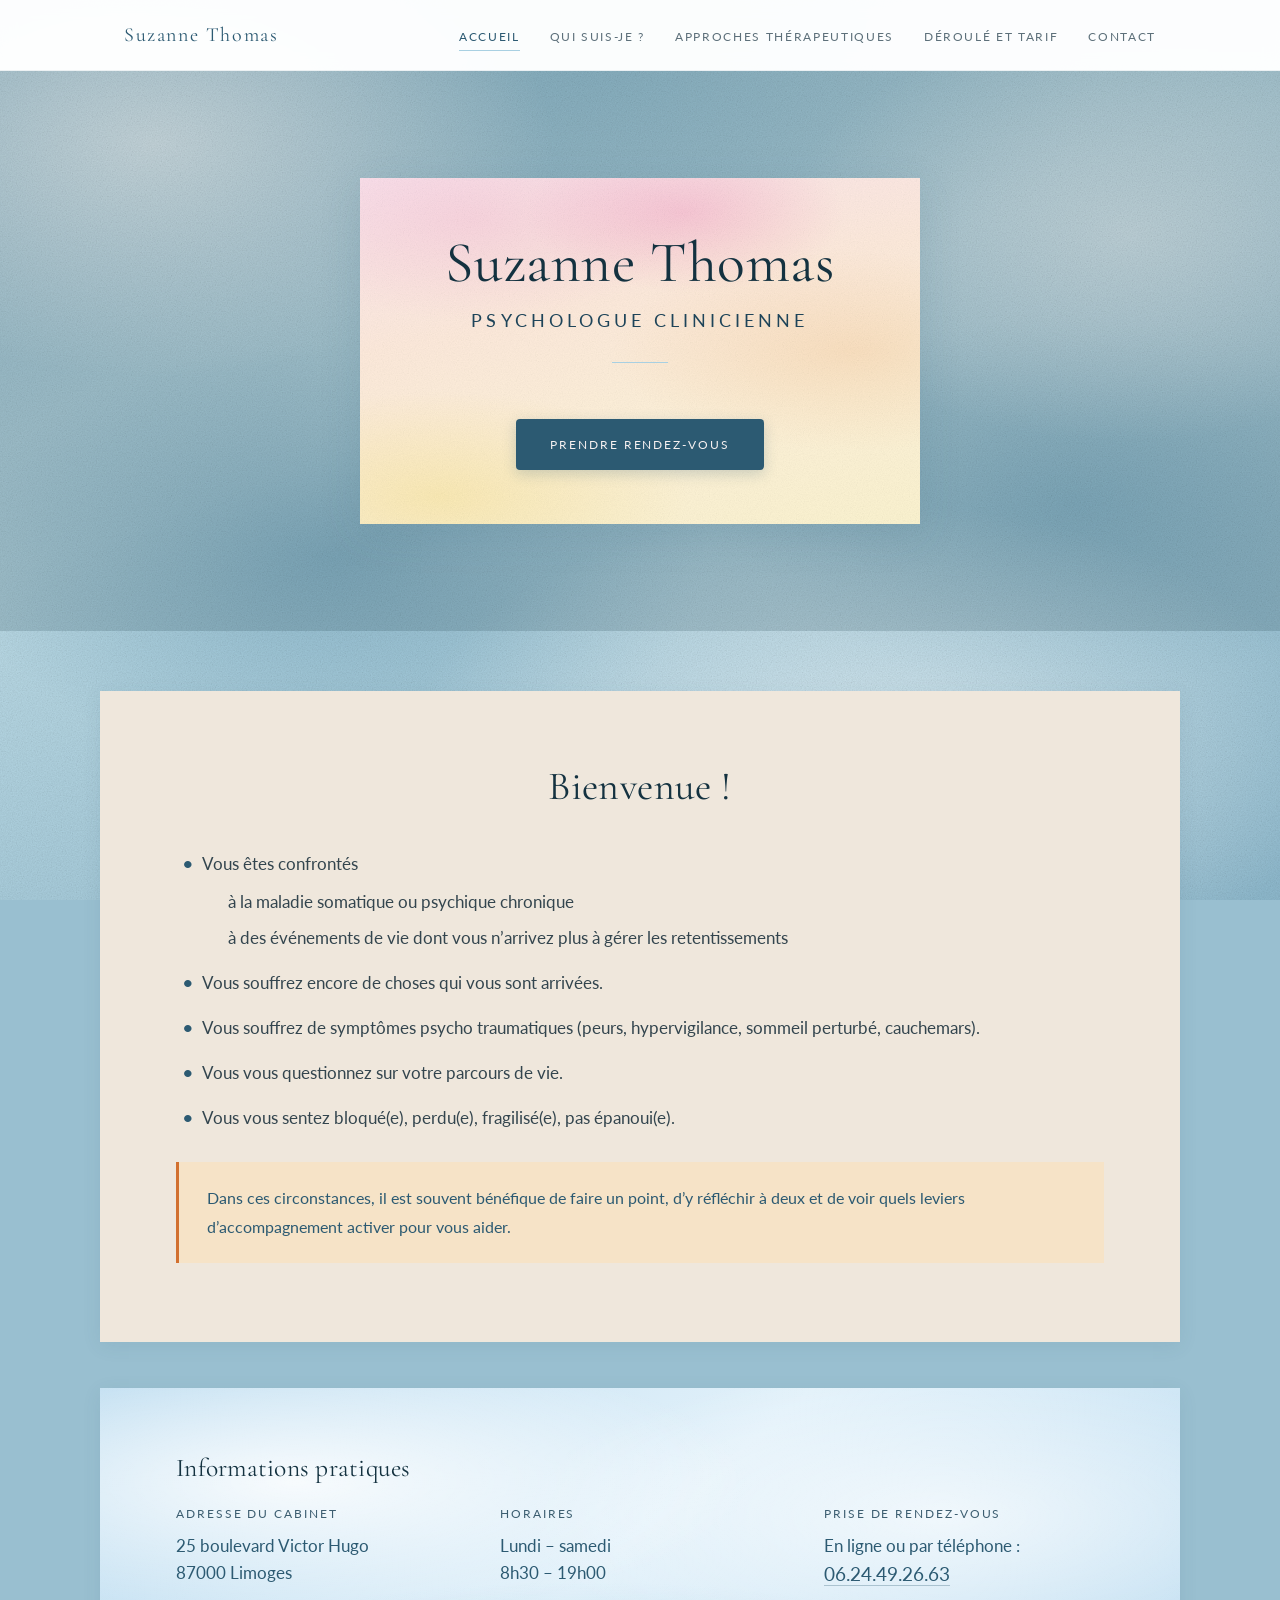
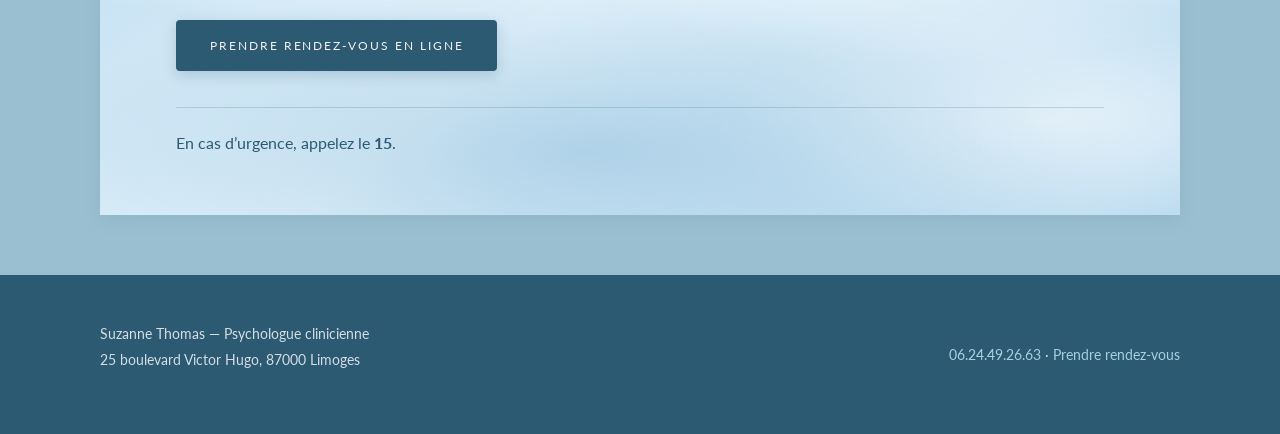
==== index.html @ 3b582314 "Add files via upload" ====
<!DOCTYPE html>
<html lang="fr">
<head>
<meta charset="utf-8">
<meta name="viewport" content="width=device-width, initial-scale=1">
<title>Suzanne Thomas — Psychologue clinicienne à Limoges</title>
<meta name="description" content="Suzanne Thomas, psychologue clinicienne à Limoges. Accompagnement de la maladie chronique, du psychotraumatisme et des événements de vie difficiles.">
<link rel="preconnect" href="https://fonts.googleapis.com">
<link rel="preconnect" href="https://fonts.gstatic.com" crossorigin>
<link href="https://fonts.googleapis.com/css2?family=Cormorant+Garamond:wght@300;400;500&family=Lato:wght@300;400;700&display=swap" rel="stylesheet">
<link rel="stylesheet" href="css/style.css">
</head>
<body class="page-accueil">

<header class="site-header">
  <div class="nav-inner">
    <a class="nav-marque" href="index.html">Suzanne Thomas</a>
    <button class="nav-toggle" aria-label="Ouvrir le menu" aria-expanded="false">☰</button>
    <ul class="nav-liens">
      <li><a href="index.html" class="actif">Accueil</a></li>
      <li><a href="qui-suis-je.html">Qui suis-je&nbsp;?</a></li>
      <li><a href="approches-therapeutiques.html">Approches thérapeutiques</a></li>
      <li><a href="deroule-et-tarif.html">Déroulé et tarif</a></li>
      <li><a href="contact.html">Contact</a></li>
    </ul>
  </div>
</header>

<main>

  <!-- Héros : cadre blanc sur l'image -->
  <section class="hero">
    <div class="hero-carte">
      <h1>Suzanne Thomas</h1>
      <p class="hero-sous-titre">Psychologue clinicienne</p>
      <hr class="hero-filet">
      <a class="bouton" href="https://rdv.deiz.fr/practitioners/20f6d079-589c-40cd-81f0-61e3f8d0c1d5" target="_blank" rel="noopener">Prendre rendez-vous</a>
    </div>
  </section>

  <!-- Panneau blanc : Bienvenue -->
  <section class="section">
    <div class="panneau paragraphes-espaces">
      <h2 class="titre-centre">Bienvenue&nbsp;!</h2>

      <ul class="liste-puces">
        <li>
          Vous êtes confrontés
          <ul class="sous-lignes">
            <li>à la maladie somatique ou psychique chronique</li>
            <li>à des événements de vie dont vous n’arrivez plus à gérer les retentissements</li>
          </ul>
        </li>
        <li>Vous souffrez encore de choses qui vous sont arrivées.</li>
        <li>Vous souffrez de symptômes psycho traumatiques (peurs, hypervigilance, sommeil perturbé, cauchemars).</li>
        <li>Vous vous questionnez sur votre parcours de vie.</li>
        <li>Vous vous sentez bloqué(e), perdu(e), fragilisé(e), pas épanoui(e).</li>
      </ul>

      <p class="mise-en-avant">Dans ces circonstances, il est souvent bénéfique de faire un point, d’y réfléchir à deux et de voir quels leviers d’accompagnement activer pour vous aider.</p>
    </div>
  </section>

  <!-- Panneau aquarelle bleu : informations pratiques -->
  <section class="section">
    <div class="panneau-aquarelle">
      <h2>Informations pratiques</h2>

      <div class="grille-infos">
        <div class="bloc-info">
          <h3>Adresse du cabinet</h3>
          <p>25 boulevard Victor Hugo<br>87000 Limoges</p>
        </div>

        <div class="bloc-info">
          <h3>Horaires</h3>
          <p>Lundi – samedi<br>8h30 – 19h00</p>
        </div>

        <div class="bloc-info">
          <h3>Prise de rendez-vous</h3>
          <p>En ligne ou par téléphone&nbsp;:<br>
            <a class="tel-lien" href="tel:+33624492663">06.24.49.26.63</a>
          </p>
        </div>
      </div>

      <div class="zone-bouton">
        <a class="bouton" href="https://rdv.deiz.fr/practitioners/20f6d079-589c-40cd-81f0-61e3f8d0c1d5" target="_blank" rel="noopener">Prendre rendez-vous en ligne</a>
      </div>

      <p class="urgence">En cas d’urgence, appelez le <strong>15</strong>.</p>
    </div>
  </section>

</main>

<footer class="site-footer">
  <div class="footer-inner">
    <p>Suzanne Thomas — Psychologue clinicienne<br>25 boulevard Victor Hugo, 87000 Limoges</p>
    <p><a href="tel:+33624492663">06.24.49.26.63</a> · <a href="https://rdv.deiz.fr/practitioners/20f6d079-589c-40cd-81f0-61e3f8d0c1d5" target="_blank" rel="noopener">Prendre rendez-vous</a></p>
  </div>
</footer>

<script src="js/script.js"></script>
</body>
</html>
---- css/style.css ----
/* ============================================================
   Suzanne Thomas — Psychologue clinicienne
   Feuille de styles principale
   ============================================================ */

:root {
  --bleu-profond: #2c5a72;
  /* Titres : plus foncés que le bleu courant, les principaux le plus */
  --titre-principal: #143240;
  --titre-secondaire: #1e4459;
  --bleu-moyen: #5b93ad;
  --bleu-clair: #a8d0e2;
  --bleu-pale: #99bfd0;
  --texte: #33454e;
  --texte-doux: #5d707a;
  --blanc: #f6f1f1;
  --ombre: 0 10px 40px rgba(44, 90, 114, 0.13);
  --ombre-douce: 0 4px 18px rgba(44, 90, 114, 0.09);
  --rayon: 4px;
  --largeur: 1080px;
}

* { box-sizing: border-box; }

html { scroll-behavior: smooth; }

body {
  margin: 0;
  font-family: "Lato", "Segoe UI", "Helvetica Neue", Arial, sans-serif;
  font-size: 17px;
  line-height: 1.75;
  color: var(--texte);
  background: var(--bleu-pale);
  -webkit-font-smoothing: antialiased;
}

/* ---------- Fond aquarelle — page d'accueil uniquement ----------
   Appliqué via <body class="page-accueil"> sur index.html.
   Les autres pages gardent le bleu uni.                            */

.page-accueil {
  background-color: var(--bleu-pale);
  background-image:
    /* 1. grain du papier, qui accroche le pigment */
    url("data:image/svg+xml,%3Csvg xmlns='http://www.w3.org/2000/svg' width='220' height='220'%3E%3Cfilter id='p'%3E%3CfeTurbulence type='fractalNoise' baseFrequency='0.8' numOctaves='4' stitchTiles='stitch'/%3E%3CfeColorMatrix type='saturate' values='0'/%3E%3C/filter%3E%3Crect width='220' height='220' filter='url(%23p)' opacity='0.30'/%3E%3C/svg%3E"),
    /* 2. réserves : les zones où le pigment s'est retiré en séchant */
    radial-gradient(ellipse 46% 38% at 12% 16%, rgba(236,246,250,0.90), transparent 68%),
    radial-gradient(ellipse 40% 34% at 88% 26%, rgba(236,246,250,0.72), transparent 68%),
    radial-gradient(ellipse 52% 40% at 68% 84%, rgba(240,249,252,0.66), transparent 70%),
    /* 3. dépôts de pigment, plus soutenus */
    radial-gradient(ellipse 42% 34% at 26% 62%, rgba(88,146,175,0.42), transparent 70%),
    radial-gradient(ellipse 38% 30% at 84% 56%, rgba(104,159,185,0.38), transparent 70%),
    radial-gradient(ellipse 56% 42% at 46% 6%, rgba(116,172,198,0.34), transparent 72%),
    /* 4. lavis de fond */
    linear-gradient(160deg, #a6cad9 0%, #bcdbe6 42%, #8db8cc 100%);
  background-blend-mode: multiply, normal, normal, normal, normal, normal, normal, normal;
  background-size: 220px 220px, cover, cover, cover, cover, cover, cover, cover;
  background-repeat: repeat, no-repeat, no-repeat, no-repeat, no-repeat, no-repeat, no-repeat, no-repeat;
  /* fixé : le lavis reste cadré sur l'écran au lieu de s'étirer sur toute la hauteur */
  background-attachment: fixed;
}

/* ---------- Fond de la page « Qui suis-je ? » ----------
   Appliqué via <body class="page-qui-suis-je">.               */

.page-qui-suis-je {
  background: #faf6f0;
}

/* Portrait en haut à droite, remontant sur le bandeau.
   En flottant : le texte contourne la photo, il n'est jamais recouvert. */
.portrait {
  float: right;
  width: clamp(140px, 21vw, 215px);
  aspect-ratio: 2 / 3;
  object-fit: cover;
  object-position: center 22%;
  margin: -104px 0 26px 34px;
  border: 6px solid #fff;
  border-radius: 3px;
  box-shadow: 0 8px 26px rgba(60, 70, 60, 0.28);
  position: relative;
  z-index: 3;
}

/* Bandeau « Qui suis-je ? » : lavis bleu / vert olive / jaune pâle,
   et hauteur réduite. */
.page-qui-suis-je .bandeau {
  background-color: #6f8fbe;
  background-image:
    /* grain du papier */
    url("data:image/svg+xml,%3Csvg xmlns='http://www.w3.org/2000/svg' width='200' height='200'%3E%3Cfilter id='s'%3E%3CfeTurbulence type='fractalNoise' baseFrequency='0.8' numOctaves='4' stitchTiles='stitch'/%3E%3CfeColorMatrix type='saturate' values='0'/%3E%3C/filter%3E%3Crect width='200' height='200' filter='url(%23s)' opacity='0.20'/%3E%3C/svg%3E"),
    /* jaune pâle et vert olive, en nuées latérales */
    radial-gradient(ellipse 34% 70% at 16% 62%, rgba(214,218,170,0.62), transparent 70%),
    radial-gradient(ellipse 32% 62% at 38% 80%, rgba(139,162,104,0.52), transparent 70%),
    radial-gradient(ellipse 30% 58% at 76% 34%, rgba(150,178,158,0.44), transparent 70%),
    radial-gradient(ellipse 26% 54% at 92% 72%, rgba(208,214,172,0.42), transparent 70%),
    /* lavis de fond, bleu aux extrémités */
    linear-gradient(102deg, #4b71ad 0%, #6b8cc0 26%, #8ba691 54%, #6f8fbe 80%, #4d73af 100%);
  background-blend-mode: multiply, normal, normal, normal, normal, normal;
  background-size: 200px 200px, cover, cover, cover, cover, cover;
  background-repeat: repeat, no-repeat, no-repeat, no-repeat, no-repeat, no-repeat;
  padding: 58px 24px 68px;
}

h1, h2, h3 {
  font-family: "Cormorant Garamond", "Georgia", "Times New Roman", serif;
  font-weight: 400;
  color: var(--titre-principal);
  margin: 0 0 0.5em;
  letter-spacing: 0.01em;
}

p { margin: 0 0 1.1em; }
p:last-child { margin-bottom: 0; }

a { color: var(--bleu-moyen); }

/* ---------- En-tête / navigation ---------- */

.site-header {
  position: sticky;
  top: 0;
  z-index: 50;
  background: rgba(255, 255, 255, 0.96);
  backdrop-filter: blur(8px);
  border-bottom: 1px solid rgba(44, 90, 114, 0.08);
}

.nav-inner {
  max-width: var(--largeur);
  margin: 0 auto;
  padding: 0 24px;
  display: flex;
  align-items: center;
  justify-content: space-between;
  min-height: 70px;
}

.nav-marque {
  font-family: "Cormorant Garamond", Georgia, serif;
  font-size: 1.25rem;
  color: var(--bleu-profond);
  text-decoration: none;
  letter-spacing: 0.08em;
}

.nav-toggle {
  display: none;
  background: none;
  border: 1px solid rgba(44, 90, 114, 0.25);
  border-radius: var(--rayon);
  padding: 8px 12px;
  font-size: 1.1rem;
  color: var(--bleu-profond);
  cursor: pointer;
}

.nav-liens {
  display: flex;
  gap: 30px;
  list-style: none;
  margin: 0;
  padding: 0;
}

.nav-liens a {
  text-decoration: none;
  color: var(--texte-doux);
  font-size: 0.74rem;
  letter-spacing: 0.14em;
  text-transform: uppercase;
  padding: 6px 0;
  border-bottom: 1px solid transparent;
  transition: color 0.2s, border-color 0.2s;
  white-space: nowrap;
}

.nav-liens a:hover,
.nav-liens a.actif {
  color: var(--bleu-profond);
  border-bottom-color: var(--bleu-clair);
}

/* ---------- Héros ---------- */

.hero {
  position: relative;
  min-height: 560px;
  display: flex;
  align-items: center;
  justify-content: center;
  padding: 90px 24px;
  background-image: url("https://i.ebayimg.com/images/g/FhgAAeSwWLNo95ex/s-l1200.jpg");
  background-size: cover;
  background-position: center;
}

.hero::after {
  content: "";
  position: absolute;
  inset: 0;
  background: rgba(30, 60, 76, 0.18);
}

.hero-carte {
  position: relative;
  z-index: 1;
  background: var(--blanc);
  padding: 54px 60px;
  text-align: center;
  box-shadow: var(--ombre);
  max-width: 560px;
  width: 100%;
}

.hero-carte h1 {
  font-size: clamp(2.4rem, 6vw, 3.6rem);
  margin-bottom: 0.15em;
  line-height: 1.1;
}

.hero-sous-titre {
  font-size: clamp(0.9rem, 2.6vw, 1.15rem);
  letter-spacing: 0.22em;
  text-transform: uppercase;
  color: var(--titre-secondaire);
  margin: 0;
}

.hero-filet {
  width: 56px;
  height: 1px;
  background: var(--bleu-clair);
  border: 0;
  margin: 26px auto;
}

/* ---------- Panneaux ---------- */

.section { padding: 0 24px; }

.panneau {
  max-width: var(--largeur);
  margin: 60px auto 0;
  position: relative;
  z-index: 2;
  background: var(--blanc);
  padding: 60px clamp(28px, 6vw, 76px);
  box-shadow: var(--ombre-douce);
}

.panneau + .panneau,
.panneau-aquarelle { margin-top: 46px; }

.panneau h2 {
  font-size: clamp(1.9rem, 4vw, 2.5rem);
  margin-bottom: 0.7em;
}

.intro-forte {
  font-size: 1.08rem;
  color: var(--bleu-profond);
  margin-bottom: 0.6em;
}

.liste-puces {
  list-style: none;
  margin: 0 0 1.6em;
  padding: 0;
}

.liste-puces > li {
  position: relative;
  padding-left: 26px;
  margin-bottom: 0.9em;
}

.liste-puces > li::before {
  content: "•";
  position: absolute;
  left: 6px;
  color: var(--bleu-moyen);
  font-size: 1.2em;
  line-height: 1.4;
}

/* Lignes secondaires, sans puce, alignées sous le texte de la puce */
.sous-lignes {
  list-style: none;
  margin: 0.5em 0 0.9em;
  padding: 0 0 0 26px;
}

.sous-lignes li { margin-bottom: 0.35em; }

/* Titre de panneau centré */
.titre-centre { text-align: center; }

.paragraphes-espaces p { margin-bottom: 1.15em; }

.mise-en-avant {
  margin-top: 1.8em;
  padding: 22px 28px;
  border-left: 3px solid var(--bleu-clair);
  background: var(--bleu-pale);
  color: var(--bleu-profond);
  font-size: 1.02rem;
}

/* ---------- Panneau aquarelle ---------- */

.panneau-aquarelle {
  max-width: var(--largeur);
  margin-left: auto;
  margin-right: auto;
  margin-bottom: 60px;
  padding: 58px clamp(28px, 6vw, 76px);
  box-shadow: var(--ombre-douce);
  color: var(--bleu-profond);
  background-color: #cfe6f4;
  background-image:
    radial-gradient(ellipse 60% 45% at 18% 22%, rgba(255,255,255,0.85), transparent 70%),
    radial-gradient(ellipse 55% 50% at 78% 30%, rgba(255,255,255,0.65), transparent 70%),
    radial-gradient(ellipse 70% 55% at 45% 85%, rgba(126,180,214,0.45), transparent 72%),
    radial-gradient(ellipse 45% 40% at 88% 78%, rgba(255,255,255,0.6), transparent 70%),
    linear-gradient(140deg, #bcdcf0 0%, #e2f1fa 45%, #b7d9ef 100%);
}

.panneau-aquarelle h2 { color: var(--titre-principal); }

.grille-infos {
  display: grid;
  grid-template-columns: repeat(auto-fit, minmax(230px, 1fr));
  gap: 34px 44px;
}

.bloc-info h3 {
  font-family: "Lato", "Segoe UI", sans-serif;
  font-size: 0.75rem;
  letter-spacing: 0.16em;
  text-transform: uppercase;
  color: var(--titre-secondaire);
  opacity: 0.85;
  margin-bottom: 0.6em;
}

.bloc-info p { line-height: 1.6; }

.tel-lien {
  font-size: 1.2rem;
  color: var(--bleu-profond);
  text-decoration: none;
  border-bottom: 1px solid rgba(44, 90, 114, 0.3);
}

.tel-lien:hover { border-bottom-color: var(--bleu-profond); }

.urgence {
  margin-top: 36px;
  padding-top: 22px;
  border-top: 1px solid rgba(44, 90, 114, 0.2);
  font-size: 0.98rem;
}

.urgence strong { font-weight: 700; }

/* ---------- Panneaux aquarelle rose-pêche-jaune — page d'accueil ----------
   Cible le cadre « Suzanne Thomas » et le panneau « Bienvenue ! ».
   Scopé à .page-accueil : les panneaux des autres pages sont intacts.
   Ne touche ni au texte, ni aux boutons.                                    */

.page-accueil .hero-carte {
  background-color: #fdf4ec;
  background-image:
    /* 1. grain du papier */
    url("data:image/svg+xml,%3Csvg xmlns='http://www.w3.org/2000/svg' width='200' height='200'%3E%3Cfilter id='q'%3E%3CfeTurbulence type='fractalNoise' baseFrequency='0.85' numOctaves='4' stitchTiles='stitch'/%3E%3CfeColorMatrix type='saturate' values='0'/%3E%3C/filter%3E%3Crect width='200' height='200' filter='url(%23q)' opacity='0.14'/%3E%3C/svg%3E"),
    /* 2. cœur magenta, le point le plus soutenu du lavis */
    radial-gradient(ellipse 42% 34% at 58% 10%, rgba(230,92,166,0.24), transparent 68%),
    /* 3. rose dilué autour */
    radial-gradient(ellipse 55% 42% at 20% 12%, rgba(240,170,200,0.30), transparent 70%),
    /* 4. pêche au centre */
    radial-gradient(ellipse 60% 40% at 88% 50%, rgba(242,190,138,0.32), transparent 72%),
    /* 5. jaune chaud en bas */
    radial-gradient(ellipse 62% 42% at 14% 92%, rgba(246,222,132,0.42), transparent 72%),
    /* 6. lavis de fond : rose en haut, jaune en bas */
    linear-gradient(168deg, #fbe4ee 0%, #fdeadb 38%, #fdf1d8 68%, #fbf3cf 100%);
  background-blend-mode: multiply, normal, normal, normal, normal, normal;
  background-size: 200px 200px, cover, cover, cover, cover, cover;
  background-repeat: repeat, no-repeat, no-repeat, no-repeat, no-repeat, no-repeat;
}

/* ---------- Panneau « Bienvenue ! » : lavis orangé ----------
   Teinte distincte du cadre du héros, qui garde son rosé.        */

.page-accueil .panneau {
  background: #efe7dc;
}

/* Encadré de conclusion, accordé au lavis orangé du panneau.
   Texte et puces reprennent le bleu du bouton « Prendre rendez-vous ». */
.page-accueil .mise-en-avant {
  background: rgba(250, 226, 192, 0.72);
  border-left-color: #d2702f;
  color: var(--bleu-profond);
}

.page-accueil .liste-puces > li::before { color: var(--bleu-profond); }

/* ---------- Boutons ---------- */

.bouton {
  display: inline-block;
  padding: 15px 34px;
  background: var(--bleu-profond);
  color: var(--blanc);
  text-decoration: none;
  font-size: 0.76rem;
  letter-spacing: 0.16em;
  text-transform: uppercase;
  border-radius: var(--rayon);
  transition: background 0.2s, transform 0.2s, box-shadow 0.2s;
  box-shadow: 0 4px 14px rgba(44, 90, 114, 0.22);
}

.bouton:hover {
  background: #21485c;
  transform: translateY(-2px);
  box-shadow: 0 7px 20px rgba(44, 90, 114, 0.3);
}

.bouton-clair {
  background: var(--blanc);
  color: var(--bleu-profond);
}

.bouton-clair:hover {
  background: #f4fbff;
  color: var(--bleu-profond);
}

.hero-carte .bouton { margin-top: 30px; }

.zone-bouton { margin-top: 30px; }

/* Bouton discret, en fil de texte */
.bouton-petit {
  padding: 9px 20px;
  font-size: 0.68rem;
  letter-spacing: 0.12em;
  box-shadow: 0 3px 10px rgba(44, 90, 114, 0.18);
}

/* ---------- Liste des approches (page Qui suis-je) ---------- */

.liste-approches {
  list-style: none;
  margin: 0 0 1.8em;
  padding: 0;
}

.liste-approches > li {
  position: relative;
  padding-left: 30px;
  margin-bottom: 1.7em;
}

.liste-approches > li::before {
  content: "→";
  position: absolute;
  left: 0;
  top: 0.1em;
  color: var(--bleu-moyen);
}

.liste-approches p { margin-bottom: 0.7em; }

.mention-rpps {
  margin-top: 2.4em;
  padding-top: 1.2em;
  border-top: 1px solid rgba(140, 105, 60, 0.22);
  font-size: 0.9rem;
  color: var(--texte-doux);
}

/* Cible d'ancre : dégagée de la barre de navigation fixe */
.ancre-approche {
  scroll-margin-top: 100px;
  font-size: 1.45rem;
  font-weight: 600;
  margin-top: 1.8em;
}

/* Accroche sous le titre d'une approche */
/* Accroche placée sur la même ligne que le titre de l'approche */
.accroche-en-ligne {
  font-weight: 600;
  font-size: 0.82em;
  color: var(--titre-secondaire);
}

.accroche-approche {
  font-family: "Cormorant Garamond", Georgia, serif;
  font-size: 1.25rem;
  color: var(--titre-secondaire);
  margin-top: -0.4em;
  margin-bottom: 1.4em;
}

/* Sous-titre de rubrique à l'intérieur d'une approche */
.titre-section {
  position: relative;
  scroll-margin-top: 100px;
  font-family: "Lato", "Segoe UI", sans-serif;
  font-size: 0.84rem;
  font-weight: 700;
  letter-spacing: 0.16em;
  text-transform: uppercase;
  color: var(--titre-principal);
  margin: 2.8em 0 1em;
  padding-left: 36px;
}

/* Tiret d'accent : détache le sous-titre du corps de texte */
.titre-section::before {
  content: "";
  position: absolute;
  left: 0;
  top: 0.55em;
  width: 24px;
  height: 2px;
  background: var(--bleu-moyen);
}

.liste-liens {
  list-style: none;
  margin: 0 0 1.6em;
  padding: 0;
}

.liste-liens li { margin-bottom: 0.5em; }

.liste-liens a {
  color: var(--bleu-profond);
  text-decoration: none;
  border-bottom: 1px solid var(--bleu-clair);
  padding-bottom: 1px;
}

.liste-liens a:hover { border-bottom-color: var(--bleu-profond); }

/* ---------- Pied de page ---------- */

.site-footer {
  background: var(--bleu-profond);
  color: rgba(255, 255, 255, 0.8);
  padding: 46px 24px;
  font-size: 0.9rem;
}

.footer-inner {
  max-width: var(--largeur);
  margin: 0 auto;
  display: flex;
  flex-wrap: wrap;
  gap: 18px 40px;
  justify-content: space-between;
  align-items: center;
}

.site-footer a { color: var(--bleu-clair); text-decoration: none; }
.site-footer a:hover { text-decoration: underline; }

/* ---------- Bandeau de page intérieure ---------- */

.bandeau {
  background:
    linear-gradient(rgba(30, 60, 76, 0.35), rgba(30, 60, 76, 0.35)),
    url("https://i.ebayimg.com/images/g/FhgAAeSwWLNo95ex/s-l1200.jpg") center / cover;
  padding: 110px 24px 130px;
  text-align: center;
}

.bandeau h1 {
  color: var(--blanc);
  font-size: clamp(2.1rem, 5vw, 3rem);
  margin: 0;
  text-shadow: 0 2px 18px rgba(0, 0, 0, 0.3);
}

/* ---------- Responsive ---------- */

@media (max-width: 860px) {
  .nav-toggle { display: block; }

  .nav-liens {
    display: none;
    position: absolute;
    top: 100%;
    left: 0;
    right: 0;
    flex-direction: column;
    gap: 0;
    background: var(--blanc);
    padding: 10px 24px 20px;
    box-shadow: var(--ombre-douce);
  }

  .nav-liens.ouvert { display: flex; }

  .nav-liens a {
    display: block;
    padding: 13px 0;
    border-bottom: 1px solid rgba(44, 90, 114, 0.07);
  }

  .site-header { position: relative; }
}

@media (max-width: 640px) {
  body { font-size: 16px; }
  .hero { min-height: 460px; padding: 70px 18px; }
  .hero-carte { padding: 38px 26px; }
  .panneau, .panneau-aquarelle { padding: 42px 24px; }
  .panneau { margin-top: 40px; }

  /* Sur mobile la photo ne flotte plus : trop étroit pour que le texte
     la contourne proprement, et le débord risquerait le titre du bandeau. */
  .portrait {
    float: none;
    display: block;
    width: min(190px, 58%);
    margin: -80px auto 28px;
  }
}
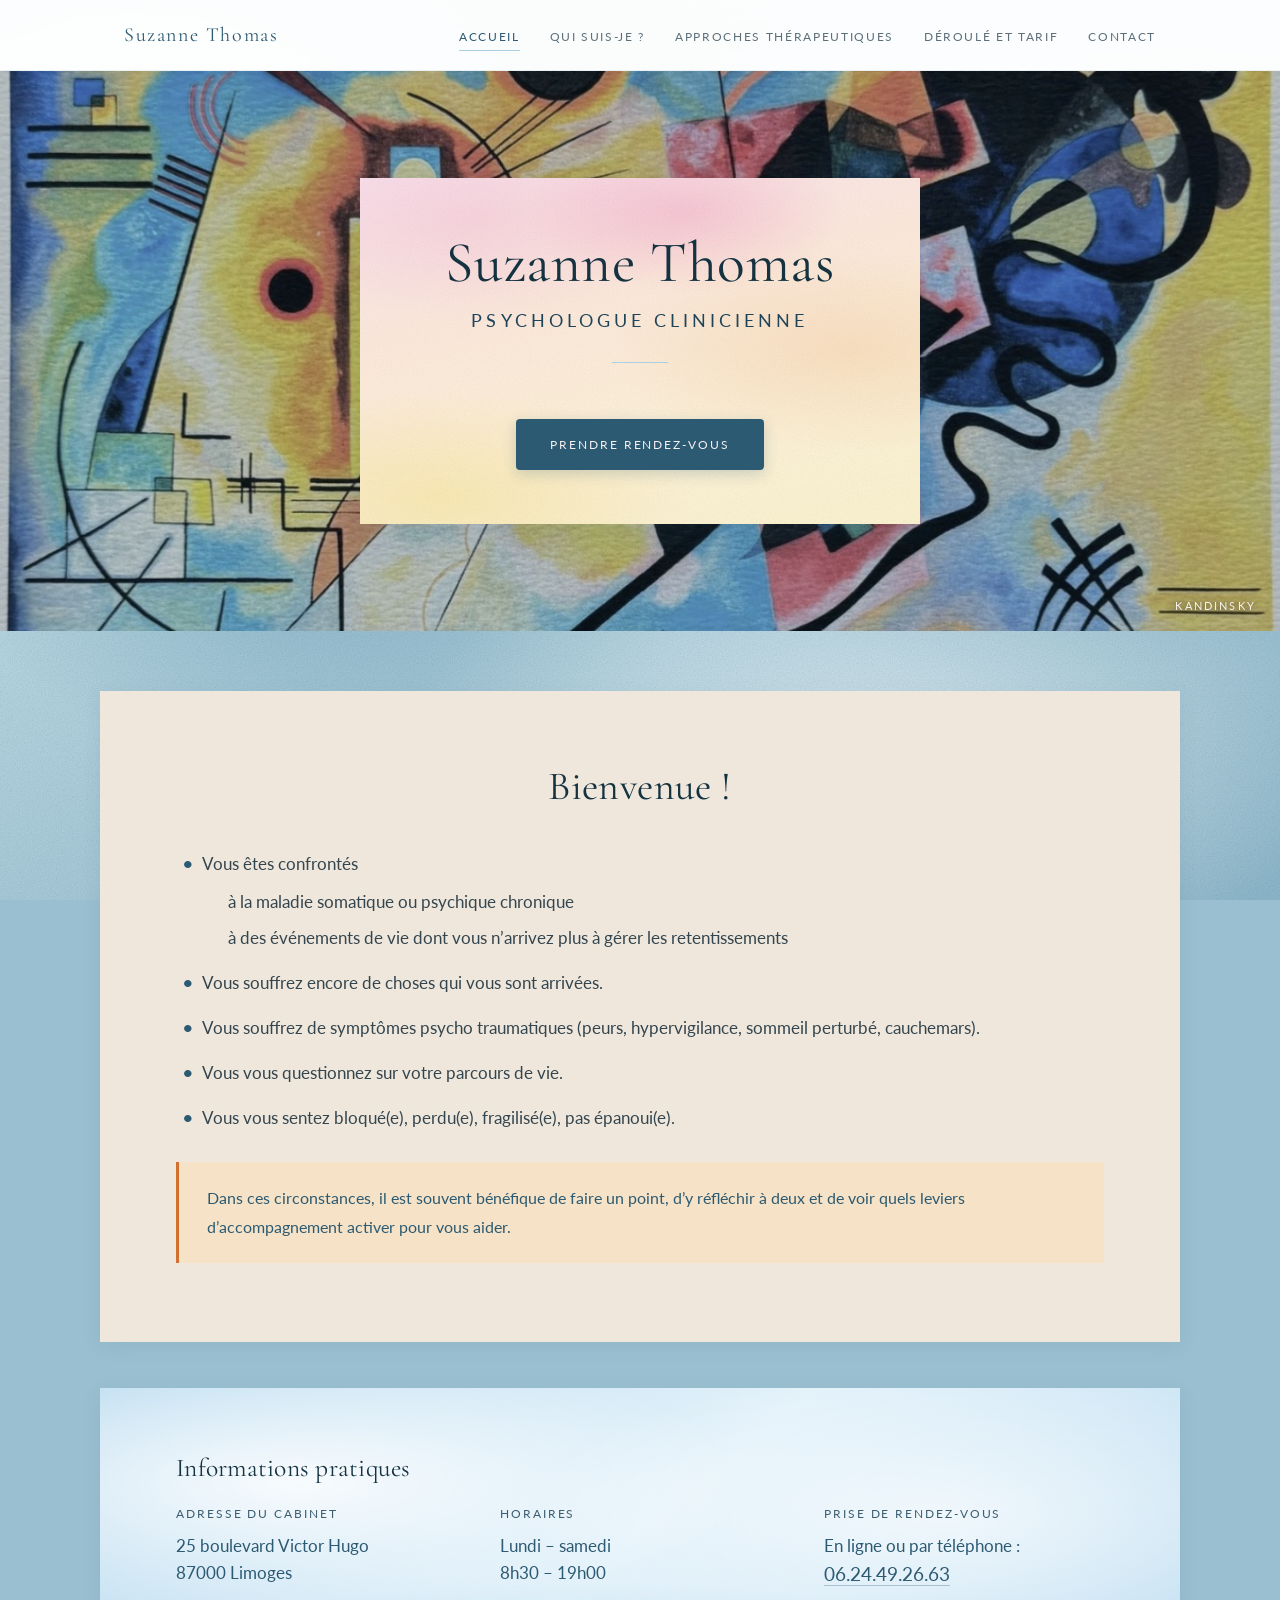
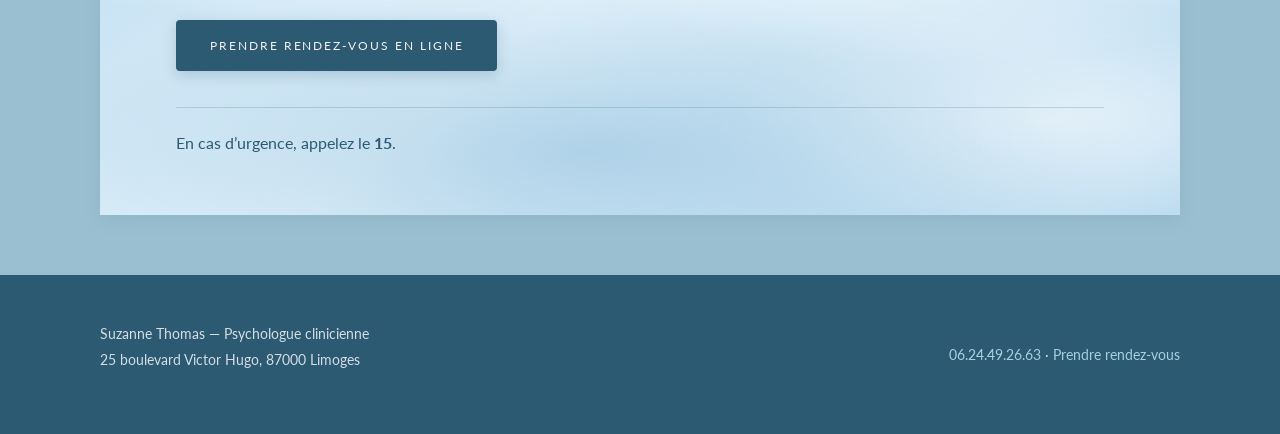
==== commit 1cf8d01b: "Add files via upload" ====
--- a/index.html
+++ b/index.html
@@ -36,6 +36,7 @@
       <hr class="hero-filet">
       <a class="bouton" href="https://rdv.deiz.fr/practitioners/20f6d079-589c-40cd-81f0-61e3f8d0c1d5" target="_blank" rel="noopener">Prendre rendez-vous</a>
     </div>
+    <p class="credit-oeuvre">Kandinsky</p>
   </section>
 
   <!-- Panneau blanc : Bienvenue -->
--- a/css/style.css
+++ b/css/style.css
@@ -191,7 +191,7 @@
   align-items: center;
   justify-content: center;
   padding: 90px 24px;
-  background-image: url("https://i.ebayimg.com/images/g/FhgAAeSwWLNo95ex/s-l1200.jpg");
+  background-image: url("../images/kandinsky.jpg");
   background-size: cover;
   background-position: center;
 }
@@ -226,6 +226,20 @@
   text-transform: uppercase;
   color: var(--titre-secondaire);
   margin: 0;
+}
+
+/* Mention de l'œuvre, en bas à droite du héros */
+.credit-oeuvre {
+  position: absolute;
+  right: 24px;
+  bottom: 16px;
+  z-index: 2;
+  margin: 0;
+  font-size: 0.68rem;
+  letter-spacing: 0.2em;
+  text-transform: uppercase;
+  color: rgba(255, 255, 255, 0.88);
+  text-shadow: 0 1px 7px rgba(0, 0, 0, 0.5);
 }
 
 .hero-filet {
@@ -576,7 +590,7 @@
 .bandeau {
   background:
     linear-gradient(rgba(30, 60, 76, 0.35), rgba(30, 60, 76, 0.35)),
-    url("https://i.ebayimg.com/images/g/FhgAAeSwWLNo95ex/s-l1200.jpg") center / cover;
+    url("../images/kandinsky.jpg") center / cover;
   padding: 110px 24px 130px;
   text-align: center;
 }
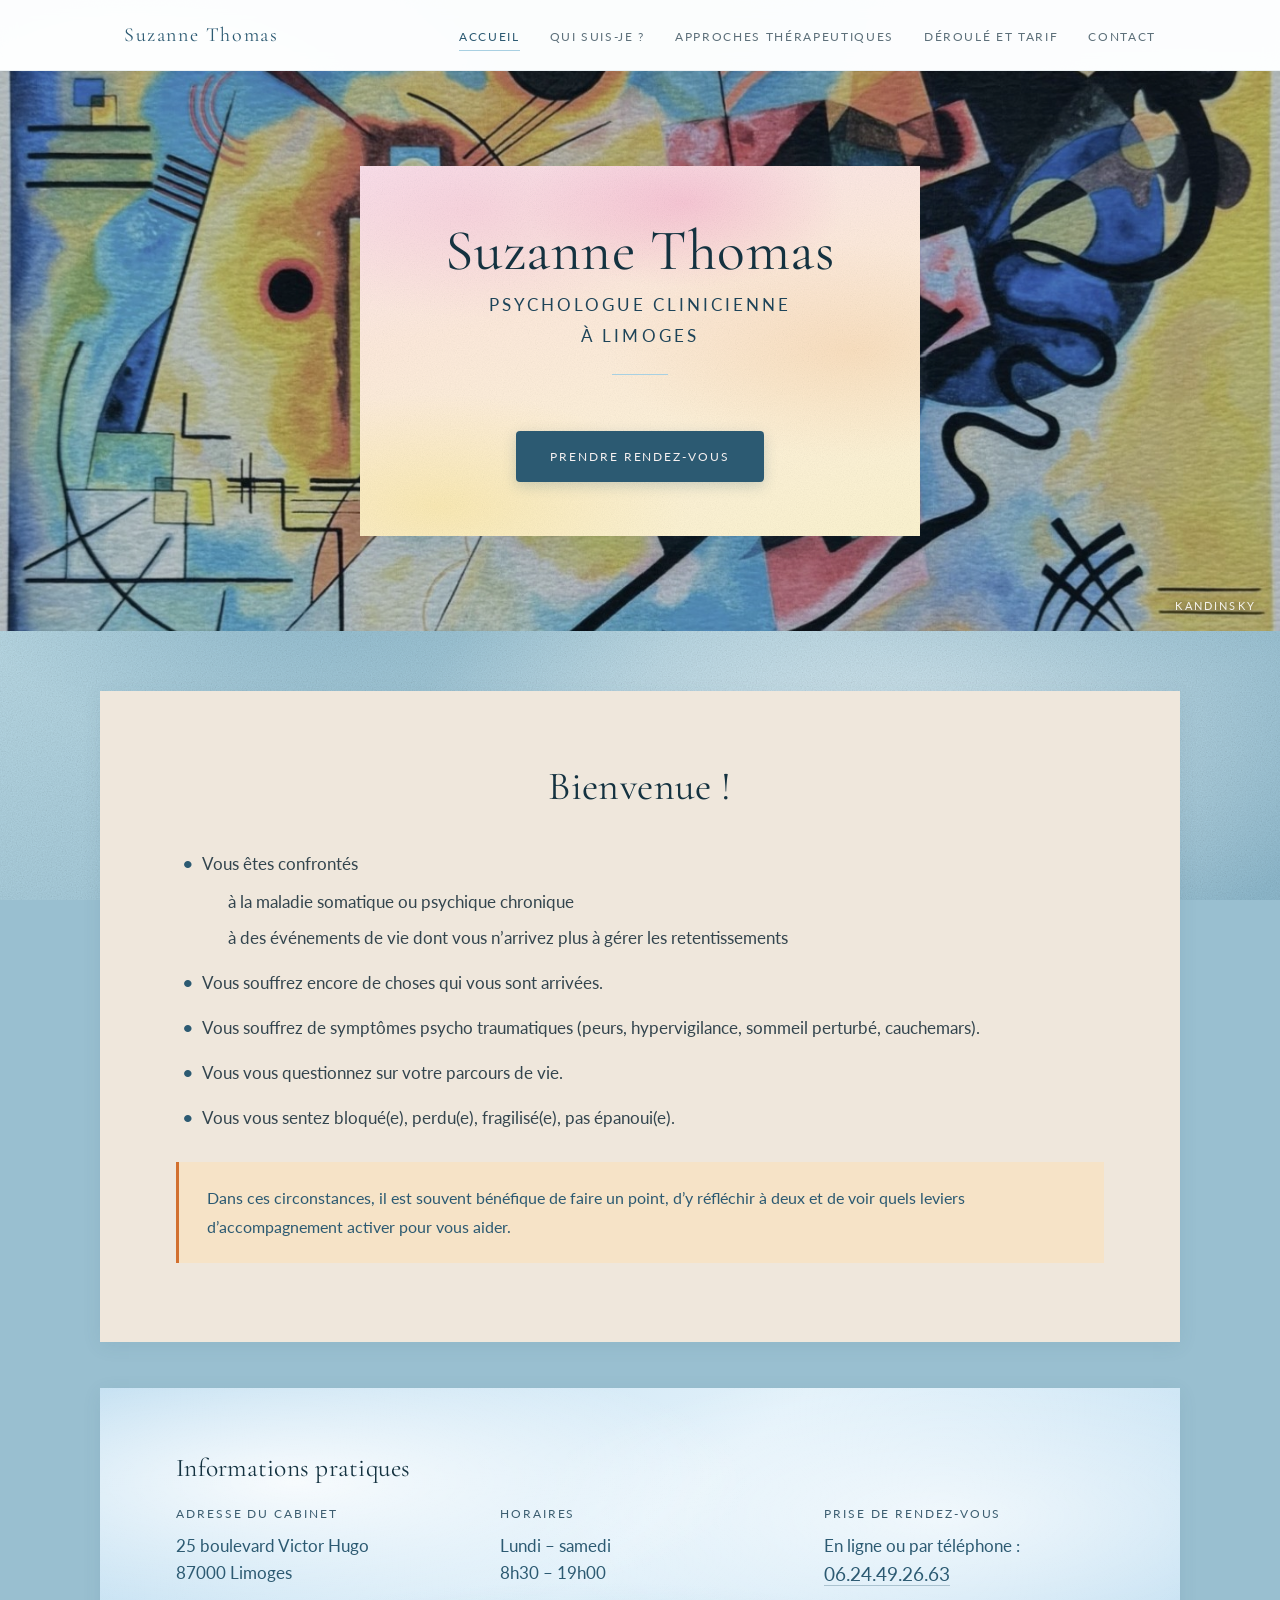
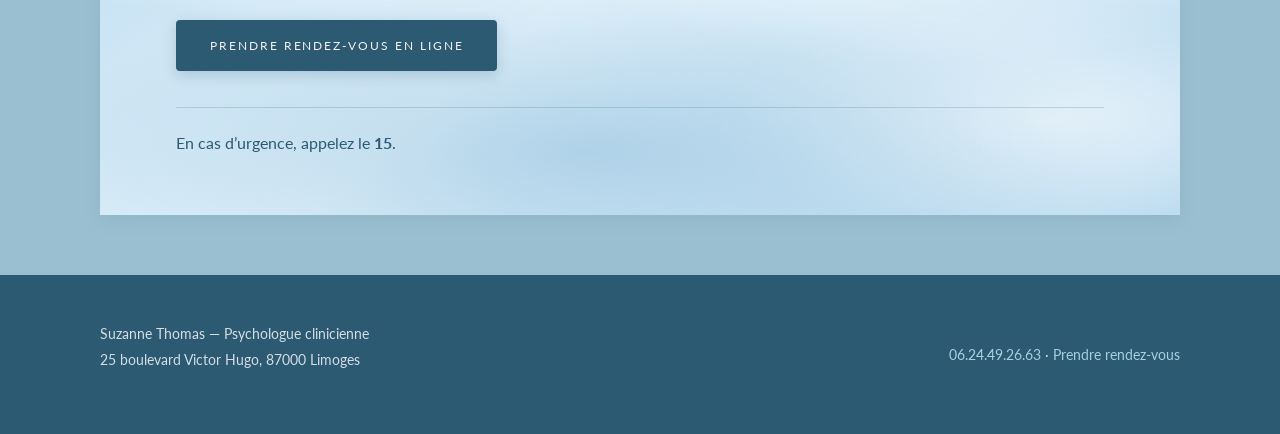
==== commit 9b001552: "Add files via upload" ====
--- a/index.html
+++ b/index.html
@@ -3,8 +3,22 @@
 <head>
 <meta charset="utf-8">
 <meta name="viewport" content="width=device-width, initial-scale=1">
-<title>Suzanne Thomas — Psychologue clinicienne à Limoges</title>
-<meta name="description" content="Suzanne Thomas, psychologue clinicienne à Limoges. Accompagnement de la maladie chronique, du psychotraumatisme et des événements de vie difficiles.">
+<title>Suzanne Thomas | Psychologue Psychothérapeute Limoges</title>
+<meta name="description" content="Cabinet de psychologie à Limoges pour adultes &amp; adolescents. Spécialisée en psychothérapie des maladies chroniques, psychotraumatismes, ICV et thérapie ACT.">
+
+<link rel="canonical" href="https://suzannethomas-psychologue-limoges.fr/">
+
+<!-- Open Graph : aperçu affiché lors d'un partage (Facebook, WhatsApp, LinkedIn). -->
+<meta property="og:type" content="website">
+<meta property="og:locale" content="fr_FR">
+<meta property="og:site_name" content="Suzanne Thomas — Psychologue clinicienne">
+<meta property="og:title" content="Suzanne Thomas | Psychologue Psychothérapeute Limoges">
+<meta property="og:description" content="Cabinet de psychologie à Limoges pour adultes &amp; adolescents. Spécialisée en psychothérapie des maladies chroniques, psychotraumatismes, ICV et thérapie ACT.">
+<meta property="og:url" content="https://suzannethomas-psychologue-limoges.fr/">
+<meta property="og:image" content="https://suzannethomas-psychologue-limoges.fr/images/kandinsky.jpg">
+<meta property="og:image:alt" content="Aquarelle de Kandinsky illustrant le cabinet">
+<meta name="twitter:card" content="summary_large_image">
+
 <link rel="preconnect" href="https://fonts.googleapis.com">
 <link rel="preconnect" href="https://fonts.gstatic.com" crossorigin>
 <link href="https://fonts.googleapis.com/css2?family=Cormorant+Garamond:wght@300;400;500&family=Lato:wght@300;400;700&display=swap" rel="stylesheet">
@@ -31,8 +45,7 @@
   <!-- Héros : cadre blanc sur l'image -->
   <section class="hero">
     <div class="hero-carte">
-      <h1>Suzanne Thomas</h1>
-      <p class="hero-sous-titre">Psychologue clinicienne</p>
+      <h1>Suzanne Thomas <span class="hero-sous-titre">Psychologue clinicienne <span class="hero-ville">à Limoges</span></span></h1>
       <hr class="hero-filet">
       <a class="bouton" href="https://rdv.deiz.fr/practitioners/20f6d079-589c-40cd-81f0-61e3f8d0c1d5" target="_blank" rel="noopener">Prendre rendez-vous</a>
     </div>
--- a/css/style.css
+++ b/css/style.css
@@ -220,12 +220,25 @@
   line-height: 1.1;
 }
 
+/* Désormais un <span> à l'intérieur du <h1> : il faut donc rétablir
+   explicitement la police et la graisse, qui seraient héritées du titre. */
 .hero-sous-titre {
-  font-size: clamp(0.9rem, 2.6vw, 1.15rem);
-  letter-spacing: 0.22em;
+  display: block;
+  font-family: "Lato", "Segoe UI", "Helvetica Neue", Arial, sans-serif;
+  font-weight: 400;
+  font-size: clamp(0.8rem, 2.3vw, 1.05rem);
+  line-height: 1.5;
+  letter-spacing: 0.18em;
   text-transform: uppercase;
   color: var(--titre-secondaire);
-  margin: 0;
+  margin: 0.5em 0 0;
+}
+
+/* « à Limoges » sur sa propre ligne. L'espace conservée avant ce span dans
+   le HTML garantit que le texte lu par Google reste correctement séparé. */
+.hero-ville {
+  display: block;
+  margin-top: 0.35em;
 }
 
 /* Mention de l'œuvre, en bas à droite du héros */
